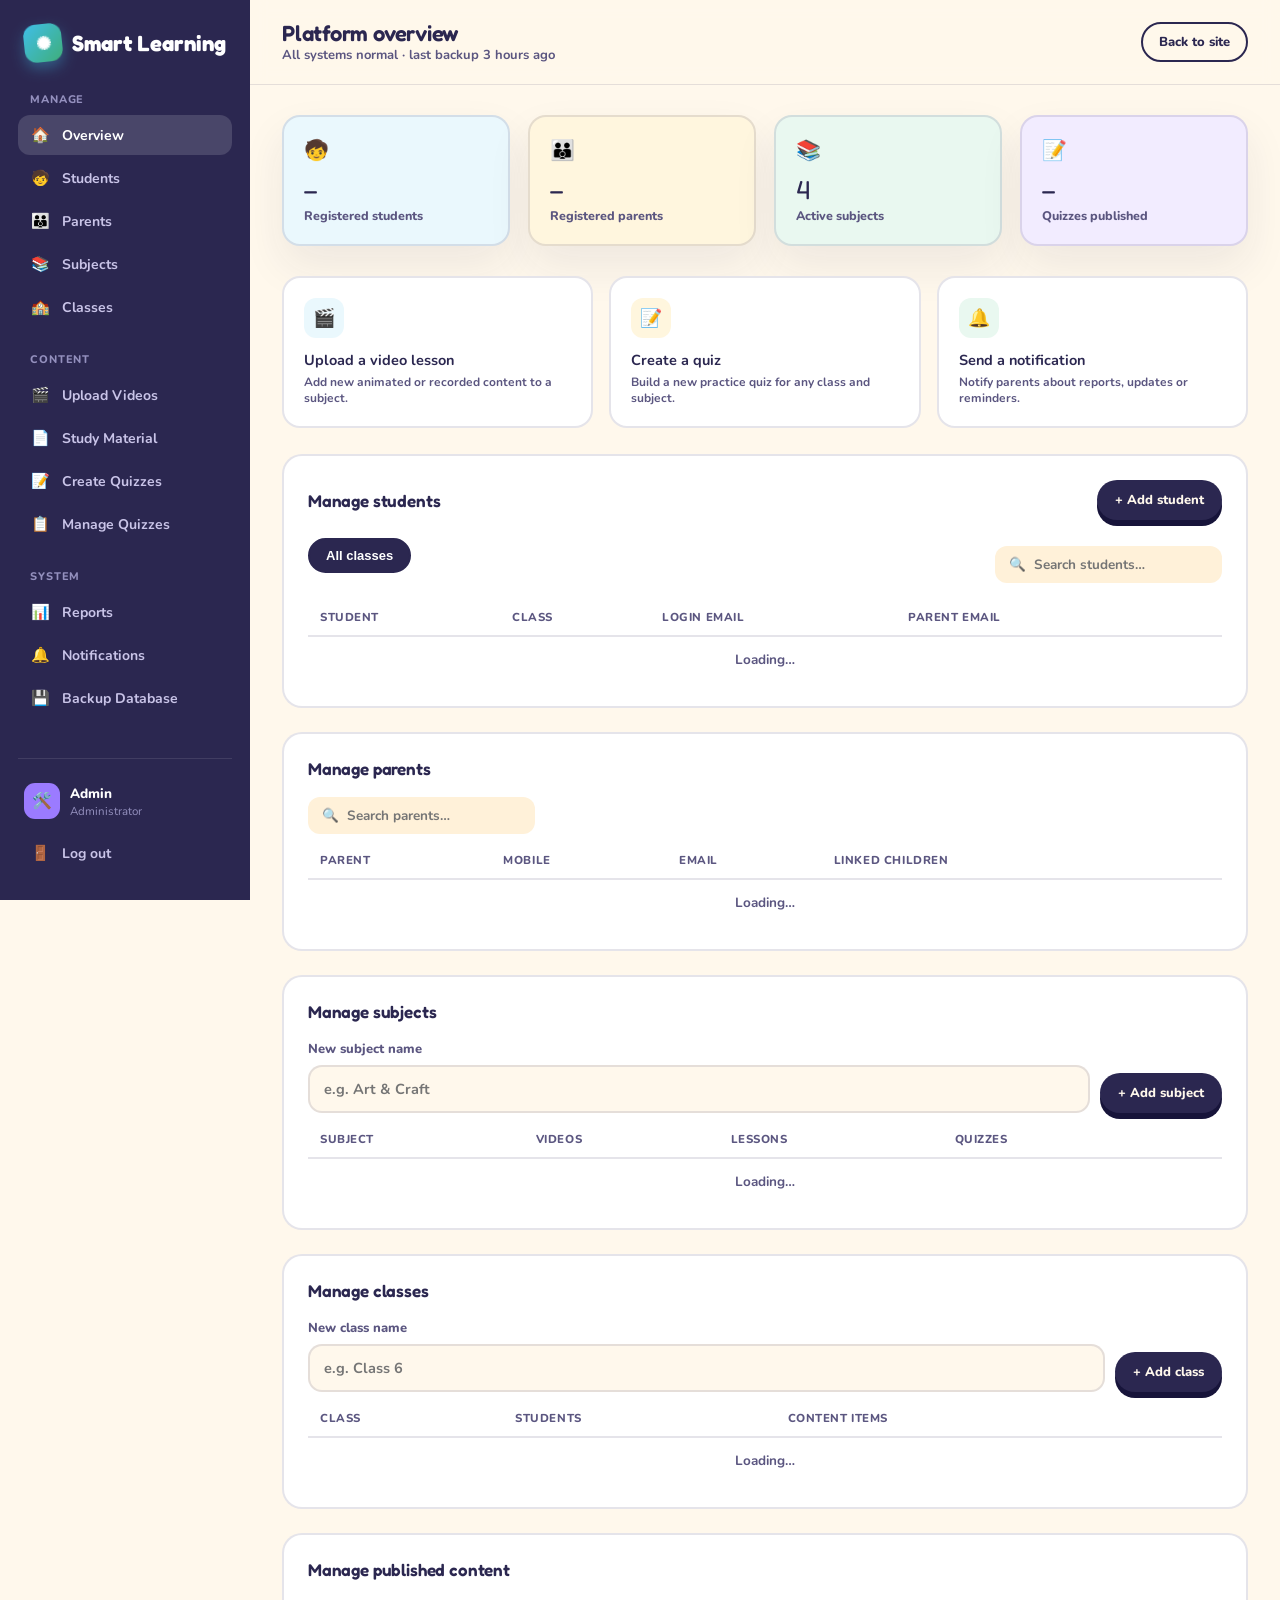
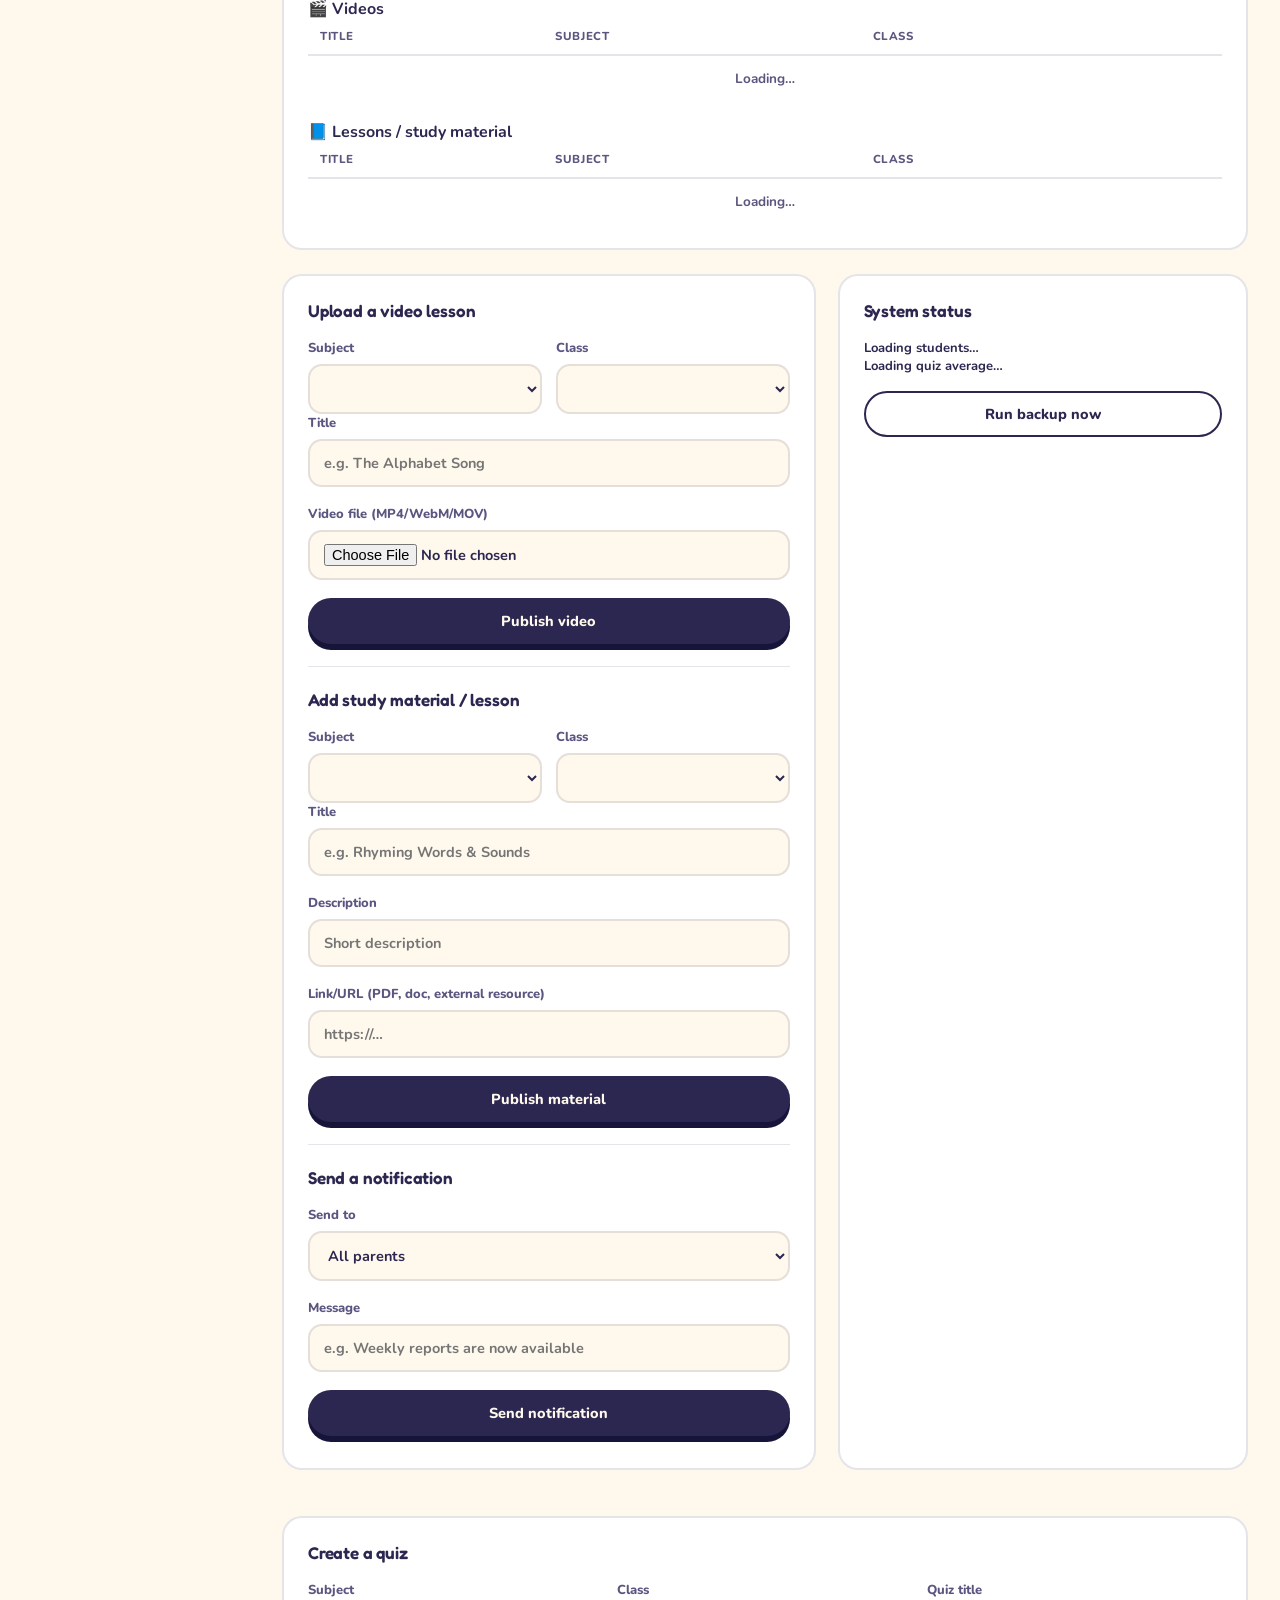
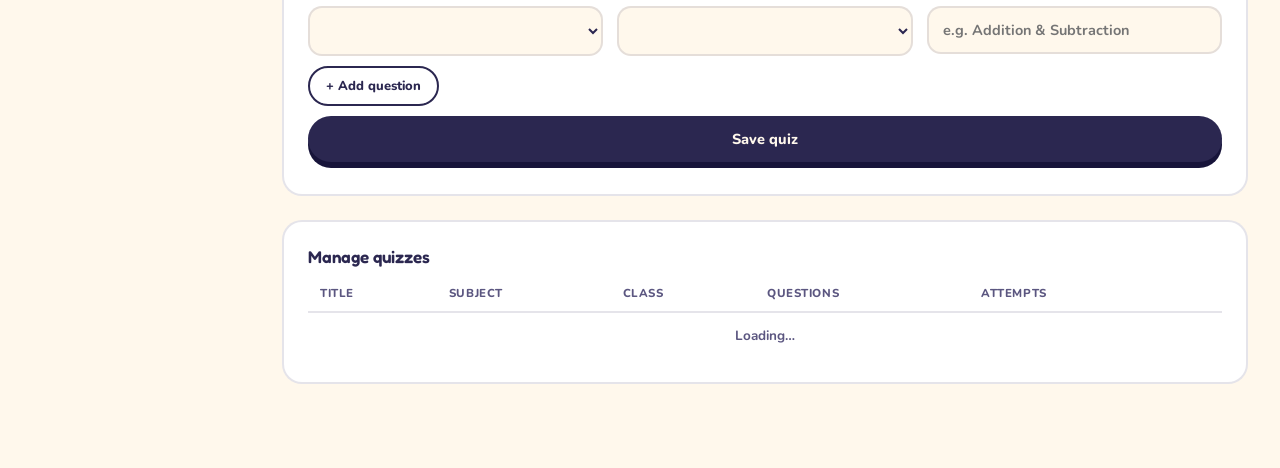
==== frontend/admin-dashboard.html @ 98be9206 "Fix missing subject name in parent dashboard quiz result table" ====
<!DOCTYPE html>
<html lang="en">
<head>
<meta charset="UTF-8">
<meta name="viewport" content="width=device-width, initial-scale=1.0">
<title>Admin Console — Smart Learning</title>
<link rel="preconnect" href="https://fonts.googleapis.com">
<link href="https://fonts.googleapis.com/css2?family=Fredoka:wght@400;500;600;700&family=Nunito:wght@400;600;700;800&display=swap" rel="stylesheet">
<link rel="stylesheet" href="styles.css">
<link rel="stylesheet" href="css/admin-dashboard.css">
<script src="js/api.js"></script>
</head>
<body>

<div class="dash-shell">
  <aside class="sidebar" id="sidebar">
    <a class="logo" href="index.html"><div class="logo-mark">✺</div>Smart Learning</a>

    <div class="side-section">
      <div class="side-label">Manage</div>
      <a class="side-link active" href="#"><span class="ic">🏠</span>Overview</a>
      <a class="side-link" href="#students"><span class="ic">🧒</span>Students</a>
      <a class="side-link" href="#parents"><span class="ic">👪</span>Parents</a>
      <a class="side-link" href="#subjects"><span class="ic">📚</span>Subjects</a>
      <a class="side-link" href="#classes"><span class="ic">🏫</span>Classes</a>
    </div>
    <div class="side-section">
      <div class="side-label">Content</div>
      <a class="side-link" href="#content"><span class="ic">🎬</span>Upload Videos</a>
      <a class="side-link" href="#content"><span class="ic">📄</span>Study Material</a>
      <a class="side-link" href="#quizbuilder"><span class="ic">📝</span>Create Quizzes</a>
      <a class="side-link" href="#managequizzes"><span class="ic">📋</span>Manage Quizzes</a>
    </div>
    <div class="side-section">
      <div class="side-label">System</div>
      <a class="side-link" href="#reports"><span class="ic">📊</span>Reports</a>
      <a class="side-link" href="#notify"><span class="ic">🔔</span>Notifications</a>
      <a class="side-link" href="#backup"><span class="ic">💾</span>Backup Database</a>
    </div>

    <div class="sidebar-foot">
      <div class="side-user">
        <div class="avatar" style="background:var(--violet);">🛠️</div>
        <div><div class="nm" id="adminName">Admin</div><div class="rl">Administrator</div></div>
      </div>
      <a href="login.html" class="side-link" style="margin-top:6px;"><span class="ic">🚪</span>Log out</a>
    </div>
  </aside>

  <div class="main">
    <div class="topbar">
      <div>
        <h1>Platform overview</h1>
        <div class="sub">All systems normal · last backup 3 hours ago</div>
      </div>
      <a href="index.html" class="btn btn-ghost btn-sm">Back to site</a>
    </div>

    <div class="content">

      <div class="stat-grid">
        <div class="stat-card card c1"><div class="ic">🧒</div><div class="num" id="statStudents">–</div><div class="lbl">Registered students</div></div>
        <div class="stat-card card c2"><div class="ic">👪</div><div class="num" id="statParents">–</div><div class="lbl">Registered parents</div></div>
        <div class="stat-card card c3"><div class="ic">📚</div><div class="num" id="statSubjects">4</div><div class="lbl">Active subjects</div></div>
        <div class="stat-card card c4"><div class="ic">📝</div><div class="num" id="statQuizzes">–</div><div class="lbl">Quizzes published</div></div>
      </div>

      <div class="quick-grid">
        <div class="quick-card" onclick="jumpToPanel('content', 'videoTitle')"><div class="ic" style="background:#EAF8FD;">🎬</div><h4>Upload a video lesson</h4><p>Add new animated or recorded content to a subject.</p></div>
        <div class="quick-card" onclick="jumpToPanel('quizbuilder', 'quizTitle')"><div class="ic" style="background:#FFF6DE;">📝</div><h4>Create a quiz</h4><p>Build a new practice quiz for any class and subject.</p></div>
        <div class="quick-card" onclick="jumpToPanel('content', 'notifyMessage')"><div class="ic" style="background:#E9F8F0;">🔔</div><h4>Send a notification</h4><p>Notify parents about reports, updates or reminders.</p></div>
      </div>

      <div class="panel" id="students">
        <div class="panel-head"><h3>Manage students</h3><button class="btn btn-primary btn-sm" onclick="toggleAddStudentForm()">+ Add student</button></div>

        <div id="addStudentForm" style="display:none; background:var(--paper-soft); border-radius:14px; padding:16px; margin-bottom:16px;">
          <div class="field-row" style="display:grid; grid-template-columns:1fr 1fr; gap:14px;">
            <div class="field"><label>Full name</label><input type="text" id="newStuName"></div>
            <div class="field"><label>Login email</label><input type="email" id="newStuEmail"></div>
            <div class="field"><label>Age</label><input type="number" id="newStuAge" min="6" max="11"></div>
            <div class="field"><label>Class</label>
              <select id="newStuClass"></select>
            </div>
            <div class="field"><label>Parent mobile</label><input type="tel" id="newStuParentMobile"></div>
            <div class="field"><label>Parent email</label><input type="email" id="newStuParentEmail"></div>
            <div class="field"><label>Temp password</label><input type="text" id="newStuPassword" placeholder="e.g. Welcome@123"></div>
          </div>
          <button class="btn btn-primary btn-sm" onclick="createStudent()">Save student</button>
          <span id="addStudentMsg" style="margin-left:10px; font-weight:700; font-size:13px;"></span>
        </div>

        <div class="toolbar">
          <div class="tabs-row" id="classFilterTabs">
            <button class="active" data-class="all">All classes</button>
          </div>
          <div class="search-box">🔍 <input type="text" id="studentSearch" placeholder="Search students…"></div>
        </div>
        <table>
          <thead><tr><th>Student</th><th>Class</th><th>Login email</th><th>Parent email</th><th></th></tr></thead>
          <tbody id="studentsBody">
            <tr><td colspan="5" style="text-align:center; color:var(--ink-soft);">Loading…</td></tr>
          </tbody>
        </table>
      </div>

      <div class="panel" id="parents" style="margin-top:22px;">
        <div class="panel-head"><h3>Manage parents</h3></div>
        <div class="toolbar">
          <div class="search-box">🔍 <input type="text" id="parentSearch" placeholder="Search parents…"></div>
        </div>
        <table>
          <thead><tr><th>Parent</th><th>Mobile</th><th>Email</th><th>Linked children</th><th></th></tr></thead>
          <tbody id="parentsBody">
            <tr><td colspan="5" style="text-align:center; color:var(--ink-soft);">Loading…</td></tr>
          </tbody>
        </table>
      </div>

      <div class="panel" id="subjects" style="margin-top:22px;">
        <div class="panel-head"><h3>Manage subjects</h3></div>

        <div style="display:flex; gap:10px; align-items:flex-end; margin-bottom:18px; flex-wrap:wrap;">
          <div class="field" style="margin-bottom:0; flex:1; min-width:220px;"><label>New subject name</label><input type="text" id="newSubjectName" placeholder="e.g. Art &amp; Craft"></div>
          <button class="btn btn-primary btn-sm" onclick="createSubject()">+ Add subject</button>
        </div>
        <span id="subjectAddMsg" style="display:block; margin-bottom:12px; font-weight:700; font-size:13px;"></span>

        <table>
          <thead><tr><th>Subject</th><th>Videos</th><th>Lessons</th><th>Quizzes</th><th></th></tr></thead>
          <tbody id="subjectsBody">
            <tr><td colspan="5" style="text-align:center; color:var(--ink-soft);">Loading…</td></tr>
          </tbody>
        </table>
      </div>

      <div class="panel" id="classes" style="margin-top:22px;">
        <div class="panel-head"><h3>Manage classes</h3></div>

        <div style="display:flex; gap:10px; align-items:flex-end; margin-bottom:18px; flex-wrap:wrap;">
          <div class="field" style="margin-bottom:0; flex:1; min-width:220px;"><label>New class name</label><input type="text" id="newClassName" placeholder="e.g. Class 6"></div>
          <button class="btn btn-primary btn-sm" onclick="createClass()">+ Add class</button>
        </div>
        <span id="classAddMsg" style="display:block; margin-bottom:12px; font-weight:700; font-size:13px;"></span>

        <table>
          <thead><tr><th>Class</th><th>Students</th><th>Content items</th><th></th></tr></thead>
          <tbody id="classesBody">
            <tr><td colspan="4" style="text-align:center; color:var(--ink-soft);">Loading…</td></tr>
          </tbody>
        </table>
      </div>

      <div class="panel" id="managecontent" style="margin-top:22px;">
        <div class="panel-head"><h3>Manage published content</h3></div>

        <h4 style="margin-bottom:8px;">🎬 Videos</h4>
        <table>
          <thead><tr><th>Title</th><th>Subject</th><th>Class</th><th></th></tr></thead>
          <tbody id="videosListBody"><tr><td colspan="4" style="text-align:center; color:var(--ink-soft);">Loading…</td></tr></tbody>
        </table>

        <h4 style="margin:20px 0 8px;">📘 Lessons / study material</h4>
        <table>
          <thead><tr><th>Title</th><th>Subject</th><th>Class</th><th></th></tr></thead>
          <tbody id="lessonsListBody"><tr><td colspan="4" style="text-align:center; color:var(--ink-soft);">Loading…</td></tr></tbody>
        </table>
      </div>

      <div class="two-col" style="display:grid; grid-template-columns:1.3fr 1fr; gap:22px;">
        <div class="panel" id="content">
          <div class="panel-head"><h3>Upload a video lesson</h3></div>
          <div class="field-row" style="display:grid; grid-template-columns:1fr 1fr; gap:14px;">
            <div class="field" style="margin-bottom:0;"><label>Subject</label><select id="videoSubject"></select></div>
            <div class="field" style="margin-bottom:0;"><label>Class</label>
              <select id="videoClass"></select>
            </div>
          </div>
          <div class="field"><label>Title</label><input type="text" id="videoTitle" placeholder="e.g. The Alphabet Song"></div>
          <div class="field"><label>Video file (MP4/WebM/MOV)</label><input type="file" id="videoFile" accept="video/mp4,video/webm,video/quicktime"></div>
          <button class="btn btn-primary btn-block" onclick="uploadVideo()">Publish video</button>
          <span id="videoMsg" style="display:block; margin-top:8px; font-weight:700; font-size:13px;"></span>

          <hr style="margin:22px 0; border:none; border-top:1px solid var(--line);">

          <div class="panel-head"><h3>Add study material / lesson</h3></div>
          <div class="field-row" style="display:grid; grid-template-columns:1fr 1fr; gap:14px;">
            <div class="field" style="margin-bottom:0;"><label>Subject</label><select id="lessonSubject"></select></div>
            <div class="field" style="margin-bottom:0;"><label>Class</label>
              <select id="lessonClass"></select>
            </div>
          </div>
          <div class="field"><label>Title</label><input type="text" id="lessonTitle" placeholder="e.g. Rhyming Words & Sounds"></div>
          <div class="field"><label>Description</label><input type="text" id="lessonDesc" placeholder="Short description"></div>
          <div class="field"><label>Link/URL (PDF, doc, external resource)</label><input type="text" id="lessonUrl" placeholder="https://…"></div>
          <button class="btn btn-primary btn-block" onclick="addLesson()">Publish material</button>
          <span id="lessonMsg" style="display:block; margin-top:8px; font-weight:700; font-size:13px;"></span>

          <hr style="margin:22px 0; border:none; border-top:1px solid var(--line);">

          <div class="panel-head"><h3>Send a notification</h3></div>
          <div class="field"><label>Send to</label>
            <select id="notifyTarget"><option value="all_parents">All parents</option><option value="all_students">All students</option></select>
          </div>
          <div class="field"><label>Message</label><input type="text" id="notifyMessage" placeholder="e.g. Weekly reports are now available"></div>
          <button class="btn btn-primary btn-block" onclick="sendNotification()">Send notification</button>
          <span id="notifyMsg" style="display:block; margin-top:8px; font-weight:700; font-size:13px;"></span>
        </div>

        <div class="panel" id="backup">
          <div class="panel-head"><h3>System status</h3></div>
          <div class="notif" style="margin-top:0;"><div class="dotc" style="background:var(--sky);"></div><div><p style="font-size:13px; font-weight:700;" id="statusStudents">Loading students…</p></div></div>
          <div class="notif"><div class="dotc" style="background:var(--leaf);"></div><div><p style="font-size:13px; font-weight:700;" id="statusQuizAvg">Loading quiz average…</p></div></div>
          <button class="btn btn-ghost btn-block" style="margin-top:16px;" onclick="runBackup()">Run backup now</button>
          <span id="backupMsg" style="display:block; margin-top:8px; font-weight:700; font-size:13px;"></span>
        </div>
      </div>

      <div class="panel" id="quizbuilder" style="margin-top:22px;">
        <div class="panel-head"><h3 id="quizBuilderHeading">Create a quiz</h3></div>
        <div class="field-row" style="display:grid; grid-template-columns:1fr 1fr 1fr; gap:14px;">
          <div class="field" style="margin-bottom:0;"><label>Subject</label><select id="quizSubject"></select></div>
          <div class="field" style="margin-bottom:0;"><label>Class</label>
            <select id="quizClass"></select>
          </div>
          <div class="field" style="margin-bottom:0;"><label>Quiz title</label><input type="text" id="quizTitle" placeholder="e.g. Addition & Subtraction"></div>
        </div>
        <div id="quizQuestions"></div>
        <button class="btn btn-ghost btn-sm" onclick="addQuestionRow()" style="margin:10px 0;">+ Add question</button><br>
        <div style="display:flex; gap:10px; align-items:center;">
          <button class="btn btn-primary btn-block" id="quizSaveBtn" onclick="saveQuiz()">Save quiz</button>
          <button class="btn btn-ghost btn-sm" id="quizCancelEditBtn" style="display:none; white-space:nowrap;" onclick="cancelQuizEdit()">Cancel edit</button>
        </div>
        <span id="quizMsg" style="display:block; margin-top:8px; font-weight:700; font-size:13px;"></span>
      </div>

      <div class="panel" id="managequizzes" style="margin-top:22px;">
        <div class="panel-head"><h3>Manage quizzes</h3></div>
        <table>
          <thead><tr><th>Title</th><th>Subject</th><th>Class</th><th>Questions</th><th>Attempts</th><th></th></tr></thead>
          <tbody id="quizzesListBody">
            <tr><td colspan="6" style="text-align:center; color:var(--ink-soft);">Loading…</td></tr>
          </tbody>
        </table>
      </div>

    </div>
  </div>
</div>

<div id="editModal" style="display:none; position:fixed; inset:0; background:rgba(20,15,40,0.45); z-index:1000; align-items:center; justify-content:center;">
  <div style="background:#fff; border-radius:16px; padding:24px; width:420px; max-width:90vw;">
    <h3 id="editModalTitle" style="margin-bottom:14px;">Edit</h3>
    <div class="field"><label>Subject</label><select id="editSubject"></select></div>
    <div class="field"><label>Class</label>
      <select id="editClass"></select>
    </div>
    <div class="field"><label>Title</label><input type="text" id="editTitle"></div>
    <div class="field" id="editDescWrap" style="display:none;"><label>Description</label><input type="text" id="editDesc"></div>
    <div class="field" id="editUrlWrap" style="display:none;"><label>Link/URL</label><input type="text" id="editUrl"></div>
    <div style="display:flex; gap:10px; margin-top:10px;">
      <button class="btn btn-primary" onclick="saveEdit()">Save changes</button>
      <button class="btn btn-ghost" onclick="closeEditModal()">Cancel</button>
    </div>
    <span id="editMsg" style="display:block; margin-top:8px; font-weight:700; font-size:13px;"></span>
  </div>
</div>

<script src="js/admin-dashboard.js"></script>
</body>
</html>
---- frontend/styles.css ----
/* ============ LearnTrail — shared design system ============ */
:root{
  --paper:#FFF8EC;
  --paper-soft:#FFF1D9;
  --ink:#2B2750;
  --ink-soft:#5B5680;
  --yellow:#FFC93C;
  --sky:#3FBEE8;
  --coral:#FF6B6B;
  --leaf:#3FAE7A;
  --violet:#9B7BFF;
  --line: rgba(43,39,80,0.12);
  --radius: 22px;
}
*{box-sizing:border-box; margin:0; padding:0;}
html{scroll-behavior:smooth;}
body{
  background:var(--paper);
  color:var(--ink);
  font-family:'Nunito', sans-serif;
}
h1,h2,h3,.display{
  font-family:'Fredoka', sans-serif;
  font-weight:600;
  letter-spacing:-0.01em;
}
a{color:inherit; text-decoration:none;}
img{max-width:100%;display:block;}
ul{list-style:none;}
.wrap{max-width:1180px; margin:0 auto; padding:0 32px;}
@media(max-width:640px){ .wrap{padding:0 20px;} }

.blob{position:absolute; border-radius:50%; opacity:0.9; z-index:0; pointer-events:none;}

/* ---------- NAV ---------- */
header.site{
  position:sticky; top:0; z-index:50;
  background:rgba(255,248,236,0.88);
  backdrop-filter: blur(10px);
  border-bottom:1px solid var(--line);
}
nav.site-nav{
  display:flex; align-items:center; justify-content:space-between;
  padding:16px 0;
}
.logo{display:flex; align-items:center; gap:10px; font-family:'Fredoka'; font-size:22px; font-weight:700;}
.logo-mark{
  width:38px; height:38px; border-radius:12px;
  background:linear-gradient(135deg, var(--sky), var(--leaf));
  display:flex; align-items:center; justify-content:center;
  color:white; font-size:18px; transform:rotate(-6deg);
  box-shadow: 0 6px 14px rgba(63,190,232,0.35);
  flex-shrink:0;
}
.nav-links{display:flex; align-items:center; gap:28px; font-weight:700; font-size:15px;}
.nav-links a{color:var(--ink-soft); transition:color .2s;}
.nav-links a:hover, .nav-links a.active{color:var(--ink);}
.nav-ctas{display:flex; gap:10px;}
@media(max-width:860px){ .nav-links{display:none;} }

/* ---------- BUTTONS ---------- */
.btn{
  display:inline-flex; align-items:center; justify-content:center; gap:8px;
  padding:11px 22px; border-radius:999px; font-weight:800; font-size:14.5px;
  border:2px solid transparent; cursor:pointer; transition: transform .15s ease, box-shadow .15s ease;
  font-family:'Nunito';
}
.btn:hover{transform:translateY(-2px);}
.btn-primary{background:var(--ink); color:var(--paper); box-shadow:0 6px 0 #17143a;}
.btn-primary:hover{box-shadow:0 8px 0 #17143a;}
.btn-primary:active{transform:translateY(2px); box-shadow:0 3px 0 #17143a;}
.btn-ghost{background:transparent; border-color:var(--ink); color:var(--ink);}
.btn-sm{padding:9px 16px; font-size:13px;}
.btn-block{width:100%;}
.btn[disabled]{opacity:.5; cursor:not-allowed; transform:none !important;}

/* ---------- FOOTER ---------- */
footer.site{padding:50px 0 34px; border-top:1px solid var(--line); margin-top:80px;}
.foot-grid{display:flex; justify-content:space-between; align-items:flex-start; flex-wrap:wrap; gap:30px;}
.foot-links{display:flex; gap:34px; flex-wrap:wrap;}
.foot-col h5{font-family:'Fredoka'; font-size:13px; margin-bottom:12px; color:var(--ink-soft); text-transform:uppercase; letter-spacing:.06em;}
.foot-col a{display:block; font-size:14px; font-weight:700; margin-bottom:8px; color:var(--ink);}
.foot-bottom{margin-top:38px; padding-top:22px; border-top:1px solid var(--line); font-size:13px; color:var(--ink-soft); display:flex; justify-content:space-between; flex-wrap:wrap; gap:10px;}

/* ---------- CARDS / MISC ---------- */
.card{background:white; border:2px solid var(--line); border-radius:var(--radius); box-shadow:0 20px 44px rgba(43,39,80,0.08);}
.tag-pill{display:inline-flex; align-items:center; gap:6px; font-weight:800; font-size:12px; padding:5px 12px; border-radius:999px;}
.sec-tag{font-weight:800; font-size:13px; letter-spacing:.09em; text-transform:uppercase; color:var(--leaf); margin-bottom:10px;}

/* ---------- AUTH PAGES ---------- */
.auth-shell{
  min-height:calc(100vh - 74px); display:flex; align-items:center; justify-content:center;
  padding:60px 20px; position:relative; overflow:hidden;
}
.auth-card{
  width:100%; max-width:460px; background:white; border:2px solid var(--line); border-radius:28px;
  padding:36px 34px; box-shadow:0 24px 60px rgba(43,39,80,0.12); position:relative; z-index:1;
}
.role-tabs{display:flex; background:var(--paper-soft); border-radius:999px; padding:4px; margin-bottom:28px;}
.role-tabs button{
  flex:1; border:none; background:transparent; padding:10px 8px; border-radius:999px;
  font-family:'Fredoka'; font-weight:600; font-size:13.5px; color:var(--ink-soft); cursor:pointer;
  transition:.2s; display:flex; align-items:center; justify-content:center; gap:6px;
}
.role-tabs button.active{background:var(--ink); color:white;}
.field{margin-bottom:18px;}
.field label{display:block; font-size:13px; font-weight:800; margin-bottom:7px; color:var(--ink-soft);}
.field input, .field select{
  width:100%; padding:12px 14px; border-radius:14px; border:2px solid var(--line);
  font-family:'Nunito'; font-size:14.5px; font-weight:700; color:var(--ink); background:var(--paper);
  outline:none; transition:border-color .15s;
}
.field input:focus, .field select:focus{border-color:var(--sky);}
.field-row{display:grid; grid-template-columns:1fr 1fr; gap:14px;}
.auth-foot{text-align:center; font-size:13.5px; color:var(--ink-soft); margin-top:20px; font-weight:700;}
.auth-foot a{color:var(--sky); font-weight:800;}
.form-msg{
  display:none; align-items:center; gap:8px; background:#EAF8F0; border:2px solid rgba(63,174,122,0.3);
  color:#1F6B45; padding:10px 14px; border-radius:14px; font-weight:800; font-size:13px; margin-bottom:16px;
}
.form-msg.show{display:flex;}

/* ---------- DASHBOARD SHELL ---------- */
.dash-shell{display:flex; min-height:100vh;}
.sidebar{
  width:250px; flex-shrink:0; background:var(--ink); color:white; padding:24px 18px;
  position:sticky; top:0; height:100vh; display:flex; flex-direction:column;
}
.sidebar .logo{color:white; margin-bottom:30px; padding:0 6px;}
.side-section{margin-bottom:22px;}
.side-label{font-size:11px; font-weight:800; text-transform:uppercase; letter-spacing:.08em; color:#9490BE; padding:0 12px; margin-bottom:8px;}
.side-link{
  display:flex; align-items:center; gap:12px; padding:10px 12px; border-radius:12px;
  font-weight:700; font-size:14px; color:#C9C4E8; margin-bottom:3px; transition:.15s;
}
.side-link .ic{width:20px; text-align:center; font-size:15px;}
.side-link:hover{background:rgba(255,255,255,0.06); color:white;}
.side-link.active{background:rgba(255,255,255,0.14); color:white;}
.sidebar-foot{margin-top:auto; padding-top:16px; border-top:1px solid rgba(255,255,255,0.1);}
.side-user{display:flex; align-items:center; gap:10px; padding:8px 6px;}
.side-user .avatar{width:36px;height:36px;border-radius:11px; background:var(--sky); display:flex;align-items:center;justify-content:center; font-size:16px; flex-shrink:0;}
.side-user .nm{font-weight:800; font-size:13.5px; color:white;}
.side-user .rl{font-size:11.5px; color:#9490BE;}

.main{flex:1; min-width:0;}
.topbar{
  display:flex; align-items:center; justify-content:space-between; padding:20px 32px;
  border-bottom:1px solid var(--line); background:rgba(255,248,236,0.9); position:sticky; top:0; z-index:10;
  backdrop-filter:blur(8px);
}
.topbar h1{font-size:22px;}
.topbar .sub{font-size:13px; color:var(--ink-soft); font-weight:700;}
.content{padding:30px 32px 60px;}

.stat-grid{display:grid; grid-template-columns:repeat(4,1fr); gap:18px; margin-bottom:30px;}
@media(max-width:980px){ .stat-grid{grid-template-columns:1fr 1fr;} }
@media(max-width:600px){ .stat-grid{grid-template-columns:1fr;} }
.stat-card{padding:20px; border-radius:18px;}
.stat-card .ic{font-size:20px; margin-bottom:10px;}
.stat-card .num{font-family:'Fredoka'; font-size:26px; margin-bottom:2px;}
.stat-card .lbl{font-size:12.5px; font-weight:800; color:var(--ink-soft);}

.panel{background:white; border:2px solid var(--line); border-radius:20px; padding:24px; margin-bottom:24px;}
.panel-head{display:flex; align-items:center; justify-content:space-between; margin-bottom:18px;}
.panel-head h3{font-size:17px;}

table{width:100%; border-collapse:collapse; font-size:13.5px;}
thead th{text-align:left; font-size:11.5px; text-transform:uppercase; letter-spacing:.05em; color:var(--ink-soft); font-weight:800; padding:0 12px 10px; border-bottom:2px solid var(--line);}
tbody td{padding:13px 12px; border-bottom:1px solid var(--line); font-weight:700;}
tbody tr:last-child td{border-bottom:none;}
tbody tr:hover{background:var(--paper-soft);}
.row-name{display:flex; align-items:center; gap:10px;}
.row-avatar{width:32px;height:32px;border-radius:10px; display:flex;align-items:center;justify-content:center; font-size:14px; flex-shrink:0;}
.badge{display:inline-flex; align-items:center; gap:5px; padding:4px 11px; border-radius:999px; font-size:11.5px; font-weight:800;}
.badge-green{background:#E9F8F0; color:#1F6B45;}
.badge-yellow{background:#FFF6DE; color:#8A6412;}
.badge-blue{background:#EAF8FD; color:#155E78;}
.badge-red{background:#FFEAEA; color:#B0332D;}
.icon-btn{
  width:32px;height:32px; border-radius:10px; border:2px solid var(--line); background:white;
  display:inline-flex; align-items:center; justify-content:center; cursor:pointer; font-size:13px; color:var(--ink-soft);
}
.icon-btn:hover{border-color:var(--ink); color:var(--ink);}

.bar-track{flex:1; height:9px; background:var(--paper-soft); border-radius:6px; overflow:hidden;}
.bar-fill{height:100%; border-radius:6px;}

.mobile-topbar{display:none;}
@media(max-width:860px){
  .sidebar{position:fixed; left:-260px; top:0; z-index:60; transition:left .25s ease; box-shadow:0 0 0 2000px rgba(0,0,0,0); height:100vh;}
  .sidebar.open{left:0; box-shadow:20px 0 60px rgba(0,0,0,0.35);}
  .content{padding:22px 18px 50px;}
  .topbar{padding:16px 18px;}
  .mobile-topbar{display:flex; align-items:center; gap:12px;}
}
---- frontend/css/admin-dashboard.css ----
.stat-card.c1{background:#EAF8FD;} .stat-card.c2{background:#FFF6DE;} .stat-card.c3{background:#E9F8F0;} .stat-card.c4{background:#F2ECFF;}
  .toolbar{display:flex; align-items:center; justify-content:space-between; gap:14px; margin-bottom:18px; flex-wrap:wrap;}
  .search-box{display:flex; align-items:center; gap:8px; background:var(--paper-soft); border-radius:12px; padding:9px 14px; font-size:13.5px; font-weight:700; color:var(--ink-soft); min-width:220px;}
  .search-box input{background:transparent; border:none; outline:none; font-family:'Nunito'; font-weight:700; font-size:13.5px; color:var(--ink); flex:1;}
  .tabs-row{display:flex; gap:8px; margin-bottom:18px; flex-wrap:wrap;}
  .tabs-row button{padding:8px 16px; border-radius:999px; border:2px solid var(--line); background:white; font-weight:800; font-size:13px; cursor:pointer; color:var(--ink-soft);}
  .tabs-row button.active{background:var(--ink); color:white; border-color:var(--ink);}

  .quick-grid{display:grid; grid-template-columns:repeat(3,1fr); gap:16px; margin-bottom:26px;}
  @media(max-width:900px){ .quick-grid{grid-template-columns:1fr 1fr;} }
  @media(max-width:560px){ .quick-grid{grid-template-columns:1fr;} }
  .quick-card{background:white; border:2px solid var(--line); border-radius:18px; padding:20px; cursor:pointer; transition:.2s;}
  .quick-card:hover{transform:translateY(-3px); border-color:var(--ink);}
  .quick-card .ic{width:40px;height:40px;border-radius:12px; display:flex;align-items:center;justify-content:center; font-size:18px; margin-bottom:12px;}
  .quick-card h4{font-size:14.5px; margin-bottom:4px;}
  .quick-card p{font-size:12px; color:var(--ink-soft); font-weight:700;}

  .upload-zone{border:2px dashed var(--line); border-radius:16px; padding:28px; text-align:center; color:var(--ink-soft); font-weight:700; font-size:13.5px; margin-bottom:14px;}
  .upload-zone .ic{font-size:24px; margin-bottom:8px;}
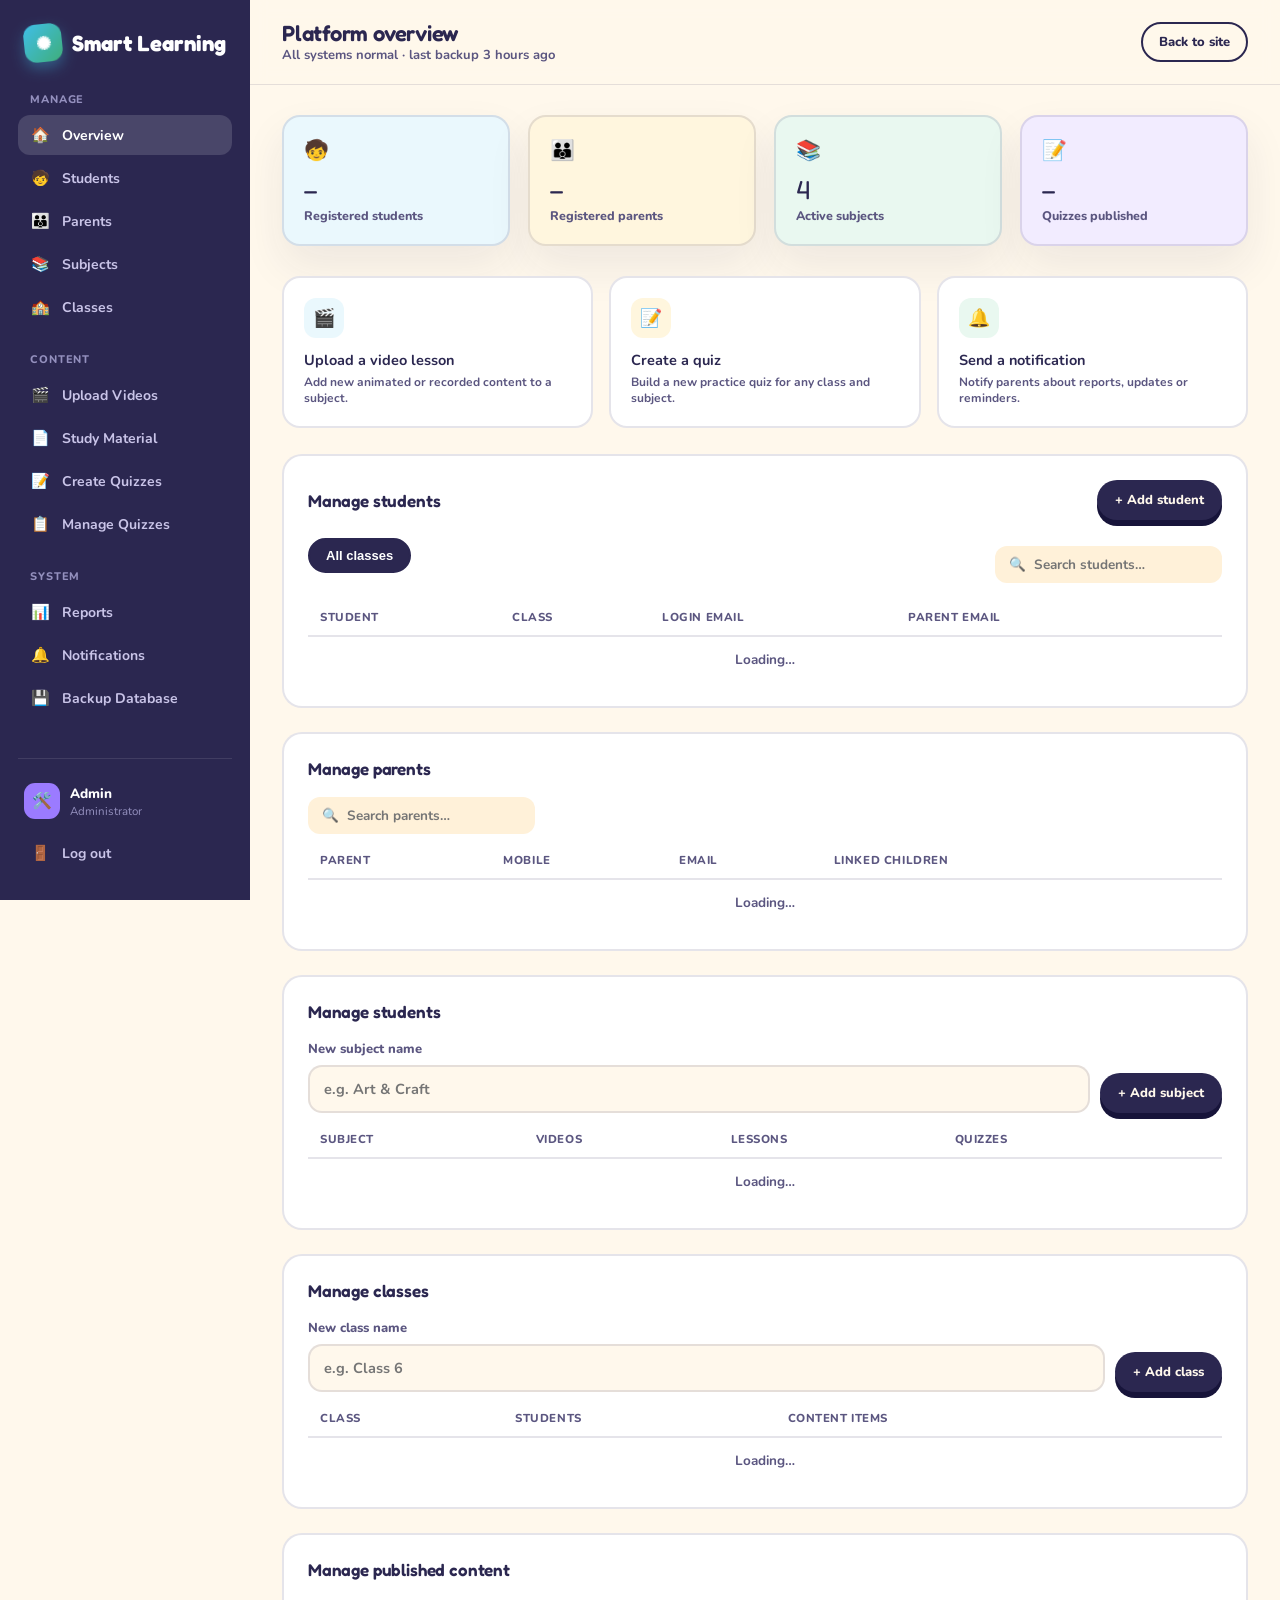
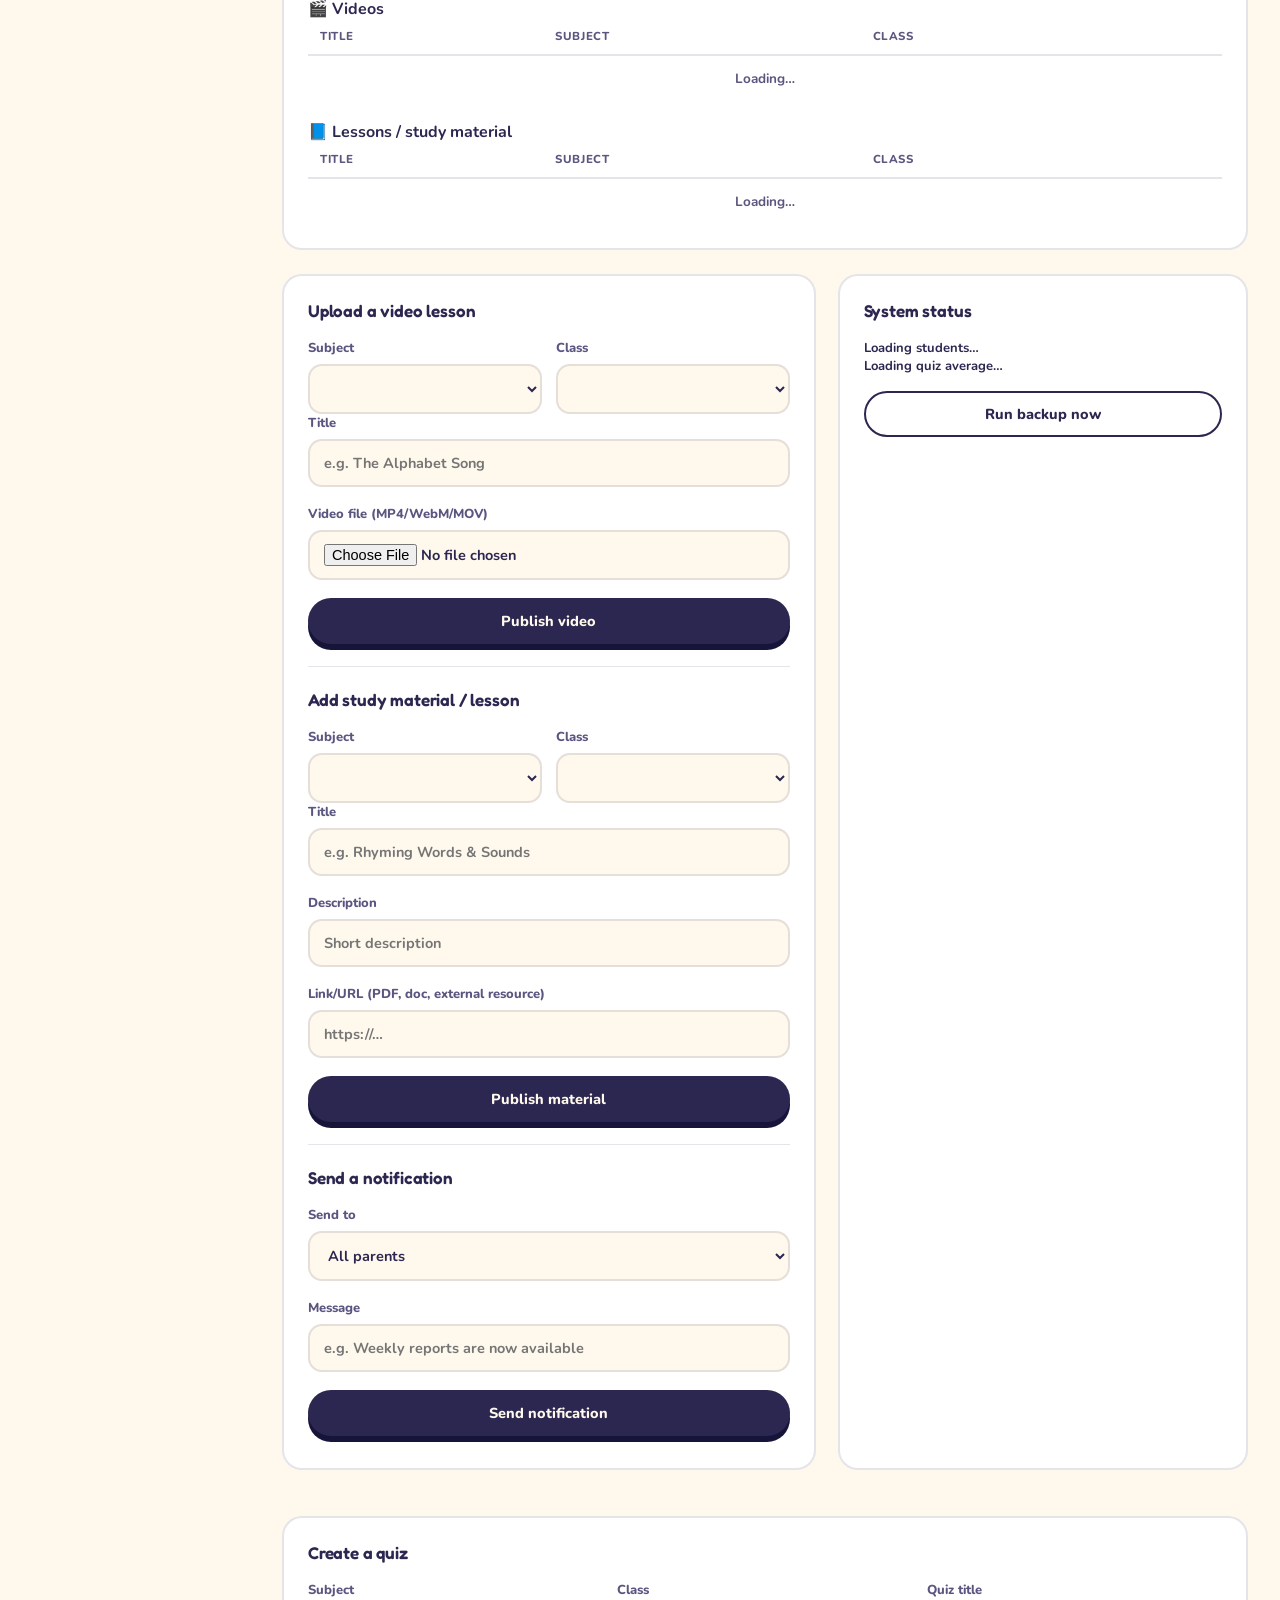
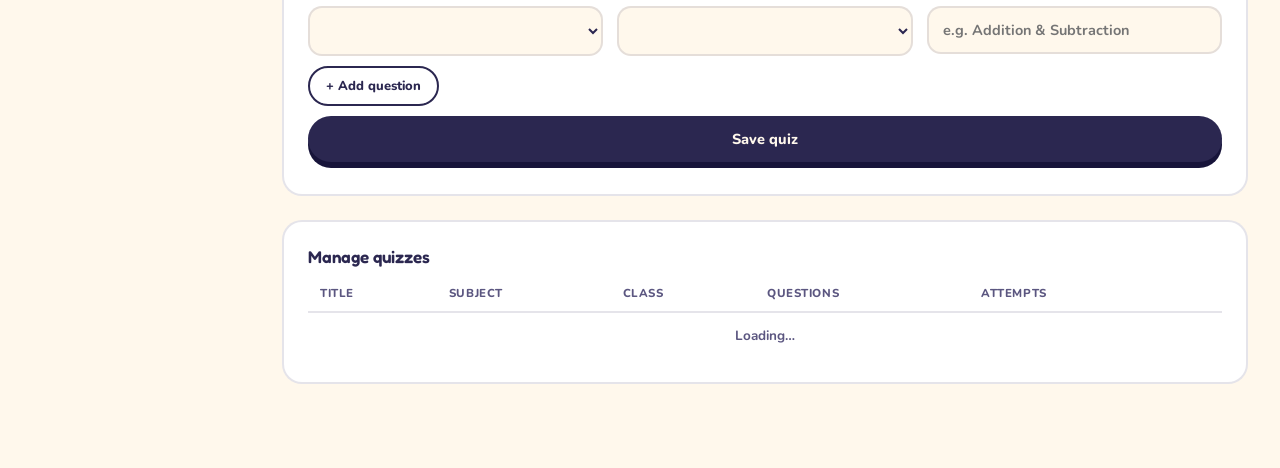
==== commit 6496b8fc: "show total student count next to manage student heading" ====
--- a/frontend/admin-dashboard.html
+++ b/frontend/admin-dashboard.html
@@ -118,7 +118,7 @@
       </div>
 
       <div class="panel" id="subjects" style="margin-top:22px;">
-        <div class="panel-head"><h3>Manage subjects</h3></div>
+        <div class="panel-head"><h3>Manage students <span id="studentCountLabel" style="color:var(--ink-soft); font-weight:600;"></span></h3></div>
 
         <div style="display:flex; gap:10px; align-items:flex-end; margin-bottom:18px; flex-wrap:wrap;">
           <div class="field" style="margin-bottom:0; flex:1; min-width:220px;"><label>New subject name</label><input type="text" id="newSubjectName" placeholder="e.g. Art &amp; Craft"></div>
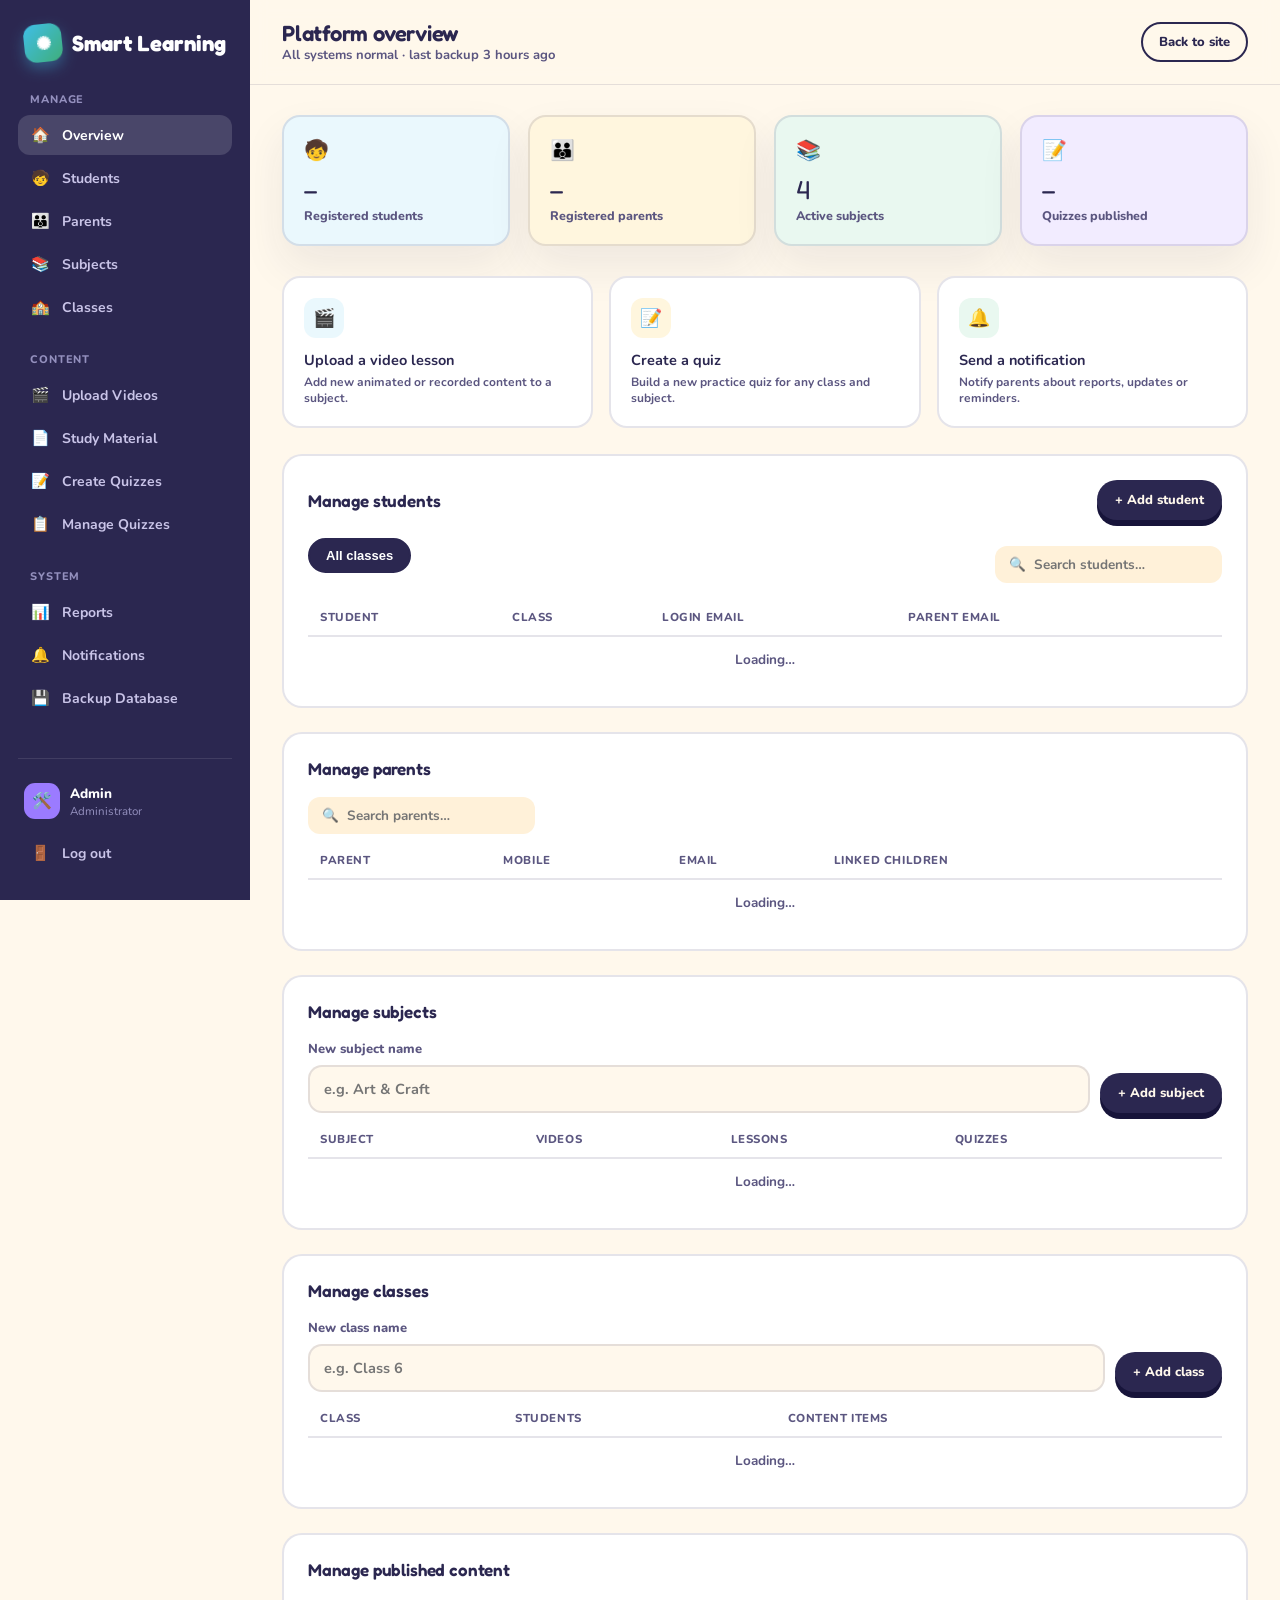
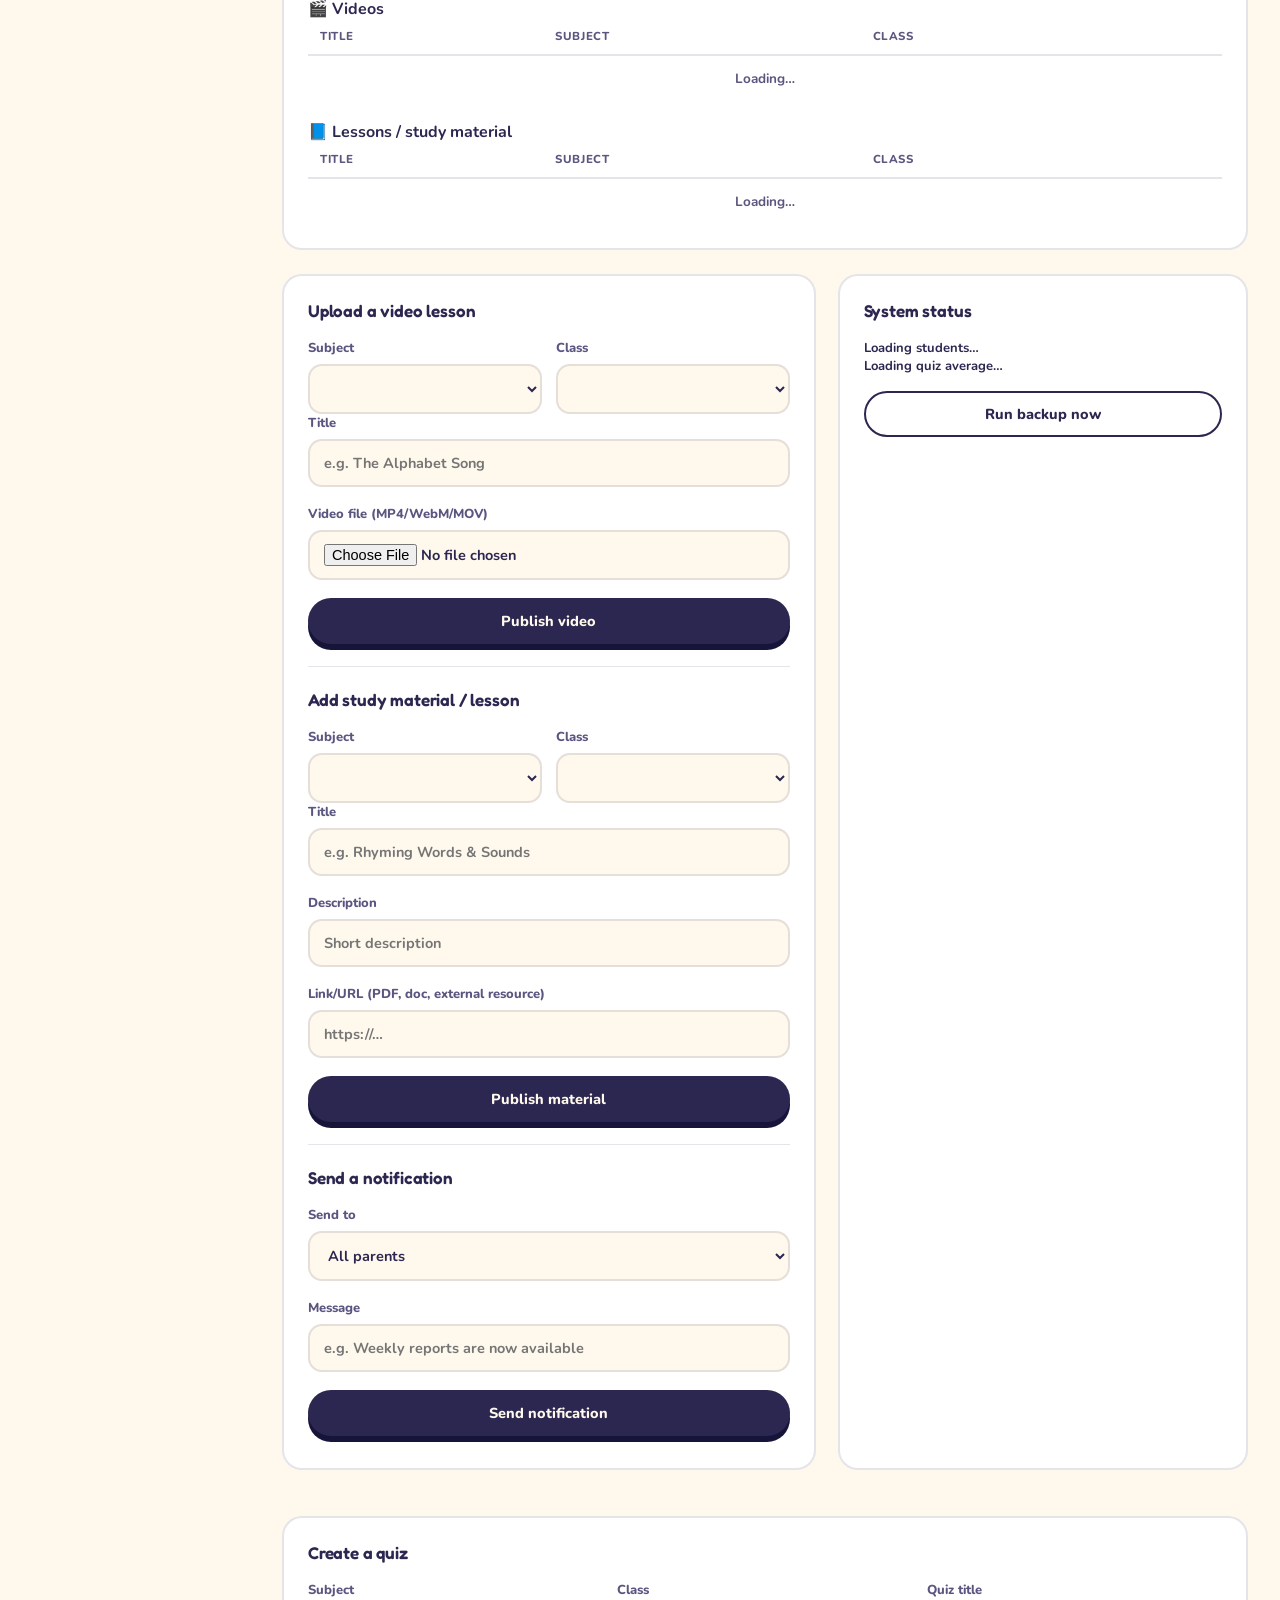
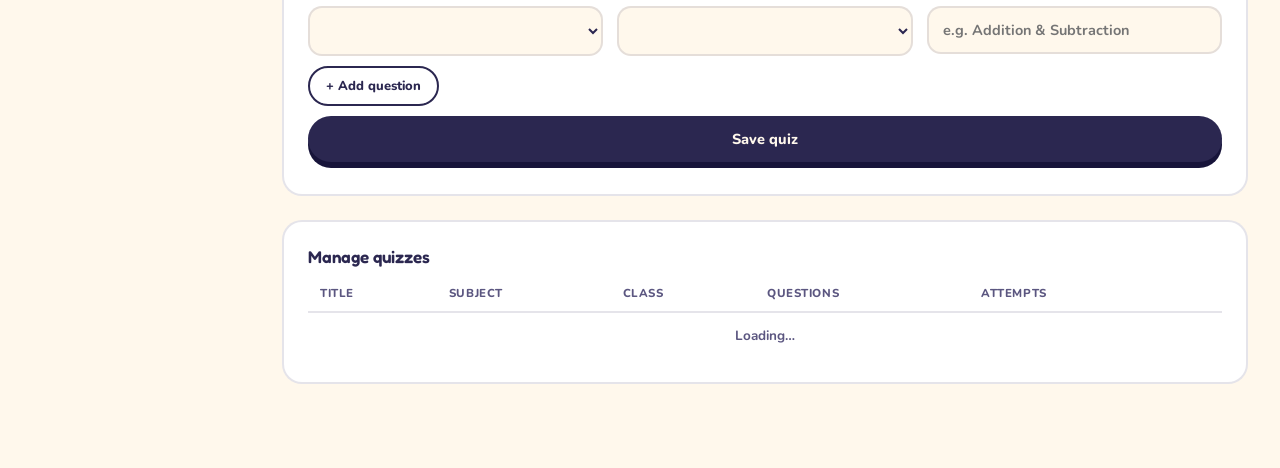
==== commit a8c6642c: "updated js script for parent-dashboard" ====
--- a/frontend/admin-dashboard.html
+++ b/frontend/admin-dashboard.html
@@ -118,7 +118,7 @@
       </div>
 
       <div class="panel" id="subjects" style="margin-top:22px;">
-        <div class="panel-head"><h3>Manage students <span id="studentCountLabel" style="color:var(--ink-soft); font-weight:600;"></span></h3></div>
+        <div class="panel-head"><h3>Manage subjects</h3></div>
 
         <div style="display:flex; gap:10px; align-items:flex-end; margin-bottom:18px; flex-wrap:wrap;">
           <div class="field" style="margin-bottom:0; flex:1; min-width:220px;"><label>New subject name</label><input type="text" id="newSubjectName" placeholder="e.g. Art &amp; Craft"></div>
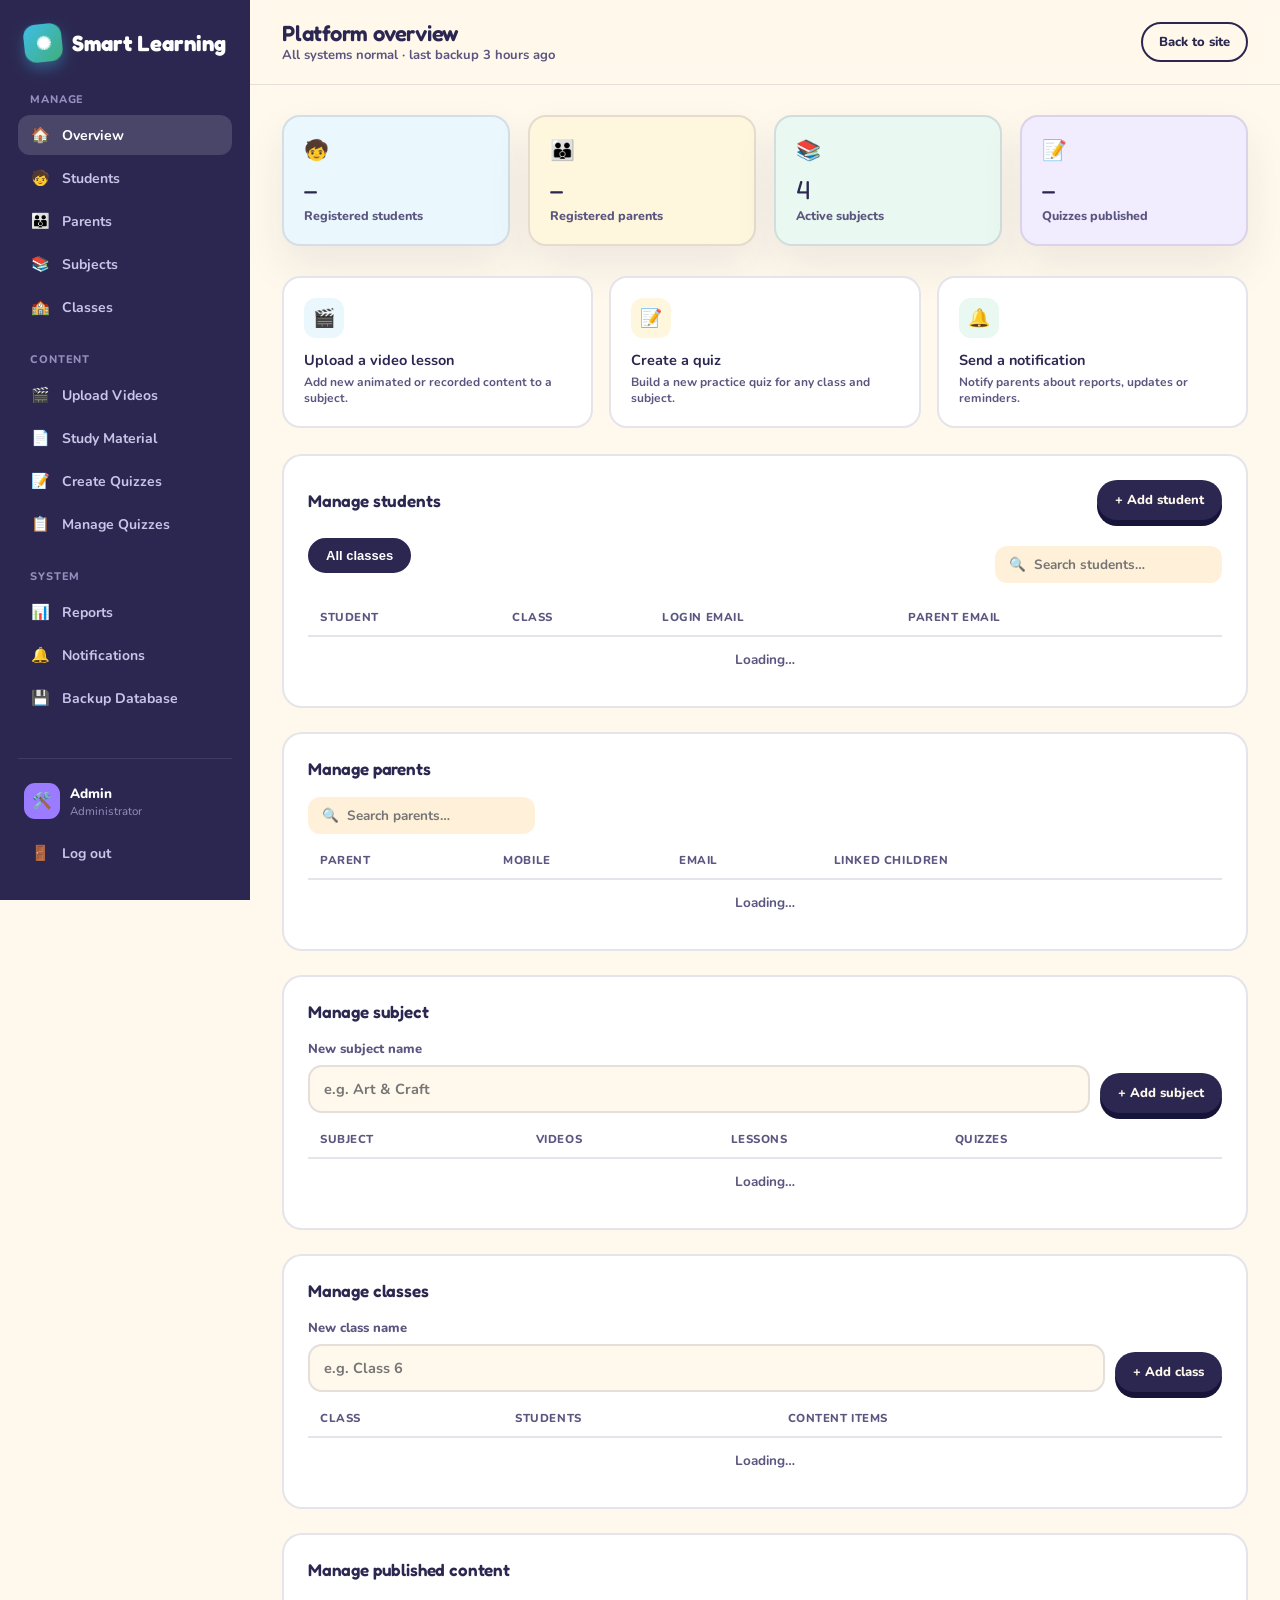
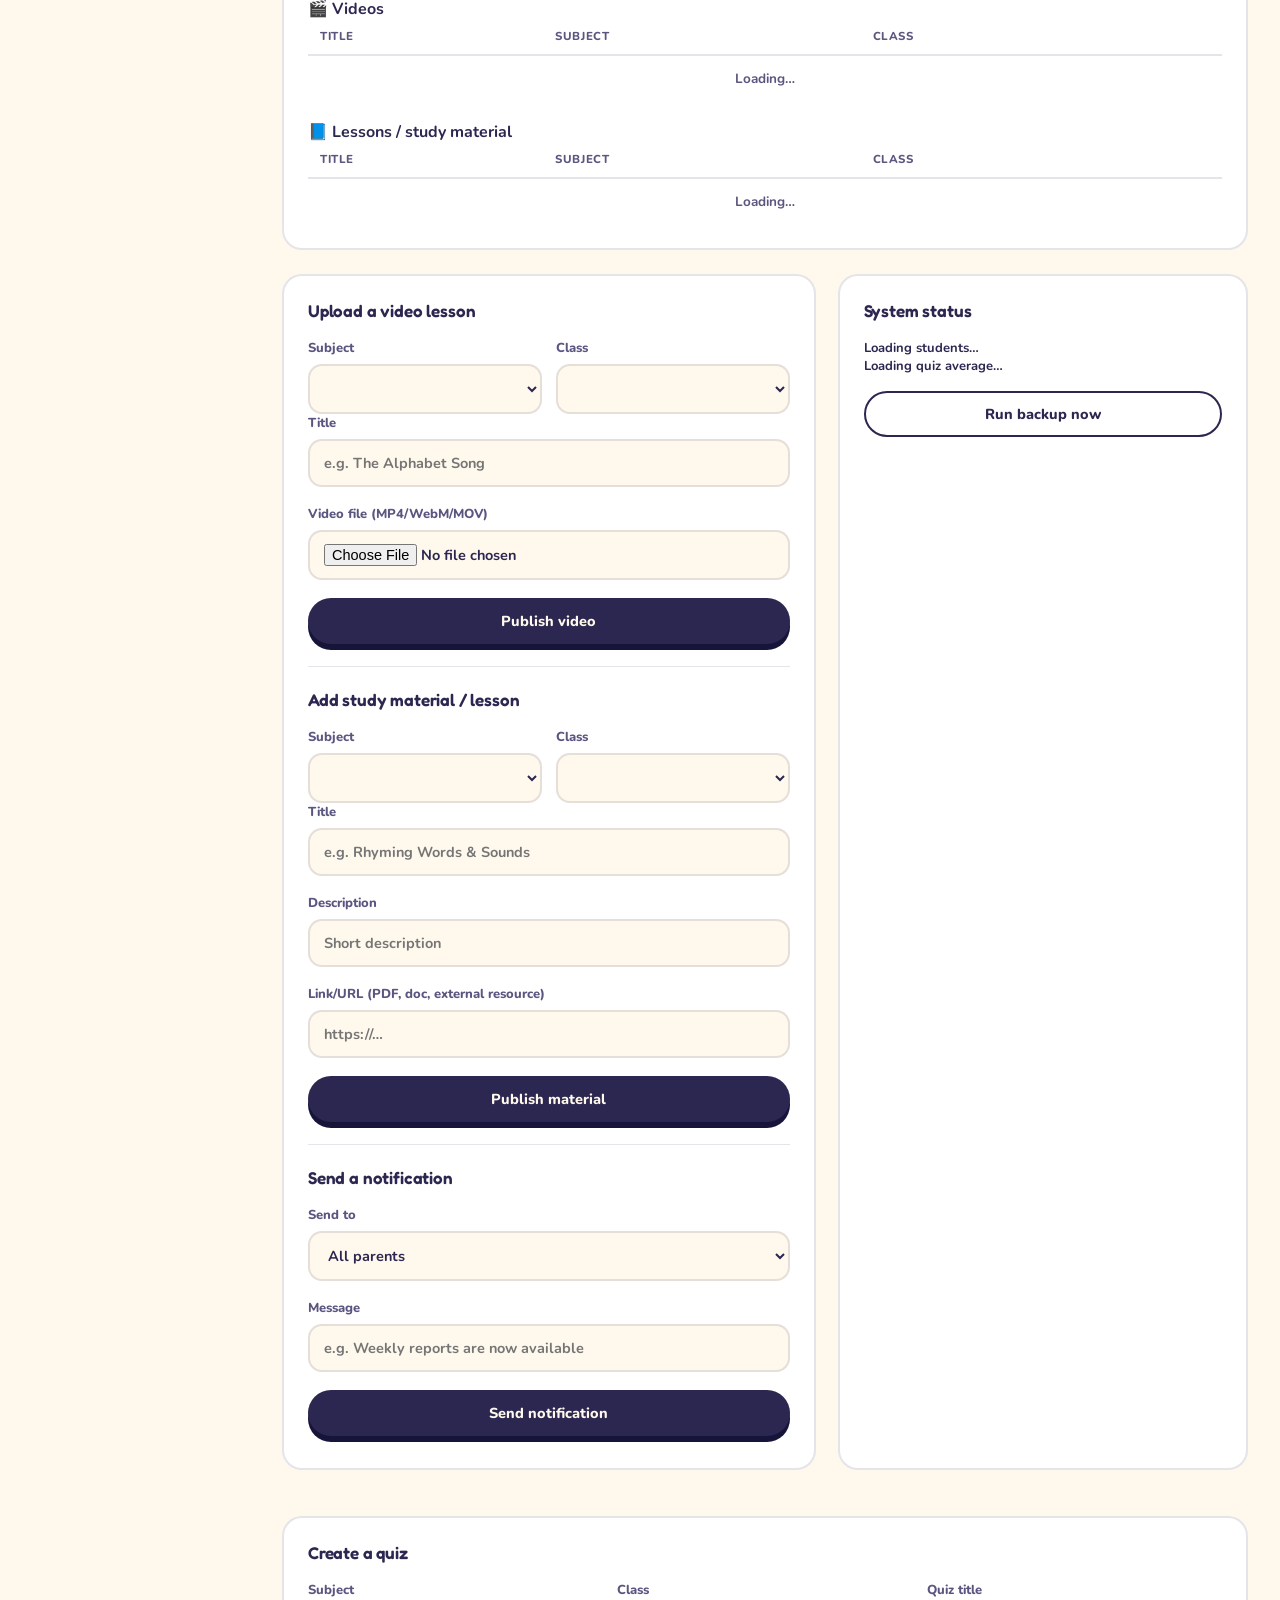
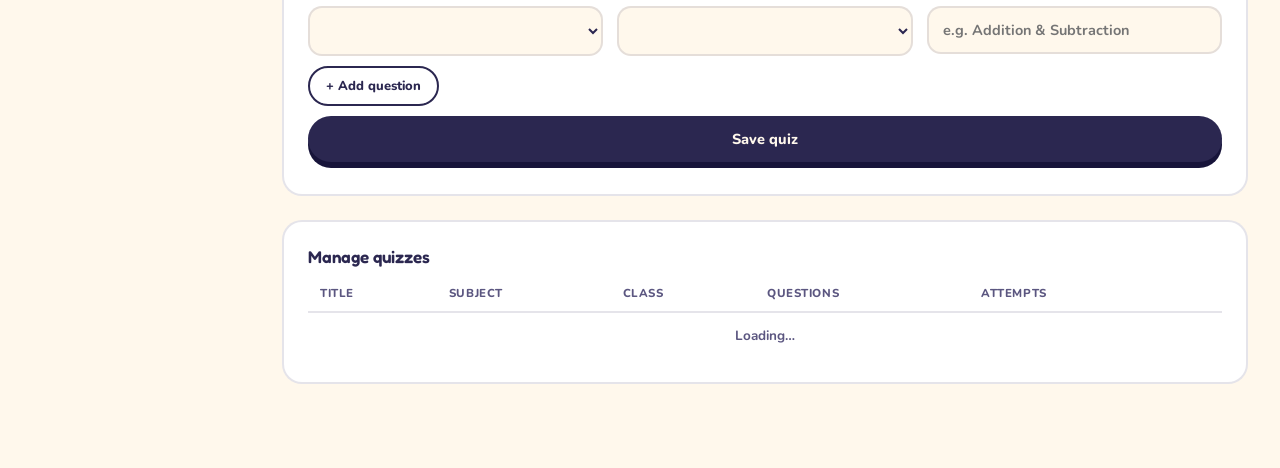
==== commit dfb75bd0: "Merge branch 'main' into piyush-upadate-js-script" ====
--- a/frontend/admin-dashboard.html
+++ b/frontend/admin-dashboard.html
@@ -105,7 +105,9 @@
       </div>
 
       <div class="panel" id="parents" style="margin-top:22px;">
-        <div class="panel-head"><h3>Manage parents</h3></div>
+        <div class="panel-head">
+          <h3>Manage parents <span id="parentCountLabel" style="color:var(--ink-soft); font-weight:600;"></span></h3>
+        </div>
         <div class="toolbar">
           <div class="search-box">🔍 <input type="text" id="parentSearch" placeholder="Search parents…"></div>
         </div>
@@ -118,7 +120,7 @@
       </div>
 
       <div class="panel" id="subjects" style="margin-top:22px;">
-        <div class="panel-head"><h3>Manage subjects</h3></div>
+        <div class="panel-head"><h3>Manage subject <span id="subjectCountLabel" style="color:var(--ink-soft); font-weight:600;"></span></h3></div>
 
         <div style="display:flex; gap:10px; align-items:flex-end; margin-bottom:18px; flex-wrap:wrap;">
           <div class="field" style="margin-bottom:0; flex:1; min-width:220px;"><label>New subject name</label><input type="text" id="newSubjectName" placeholder="e.g. Art &amp; Craft"></div>
@@ -235,7 +237,7 @@
       </div>
 
       <div class="panel" id="managequizzes" style="margin-top:22px;">
-        <div class="panel-head"><h3>Manage quizzes</h3></div>
+       <div class="panel-head"><h3>Manage quizzes <span id="quizCountLabel" style="color:var(--ink-soft); font-weight:600;"></span></h3></div>
         <table>
           <thead><tr><th>Title</th><th>Subject</th><th>Class</th><th>Questions</th><th>Attempts</th><th></th></tr></thead>
           <tbody id="quizzesListBody">
